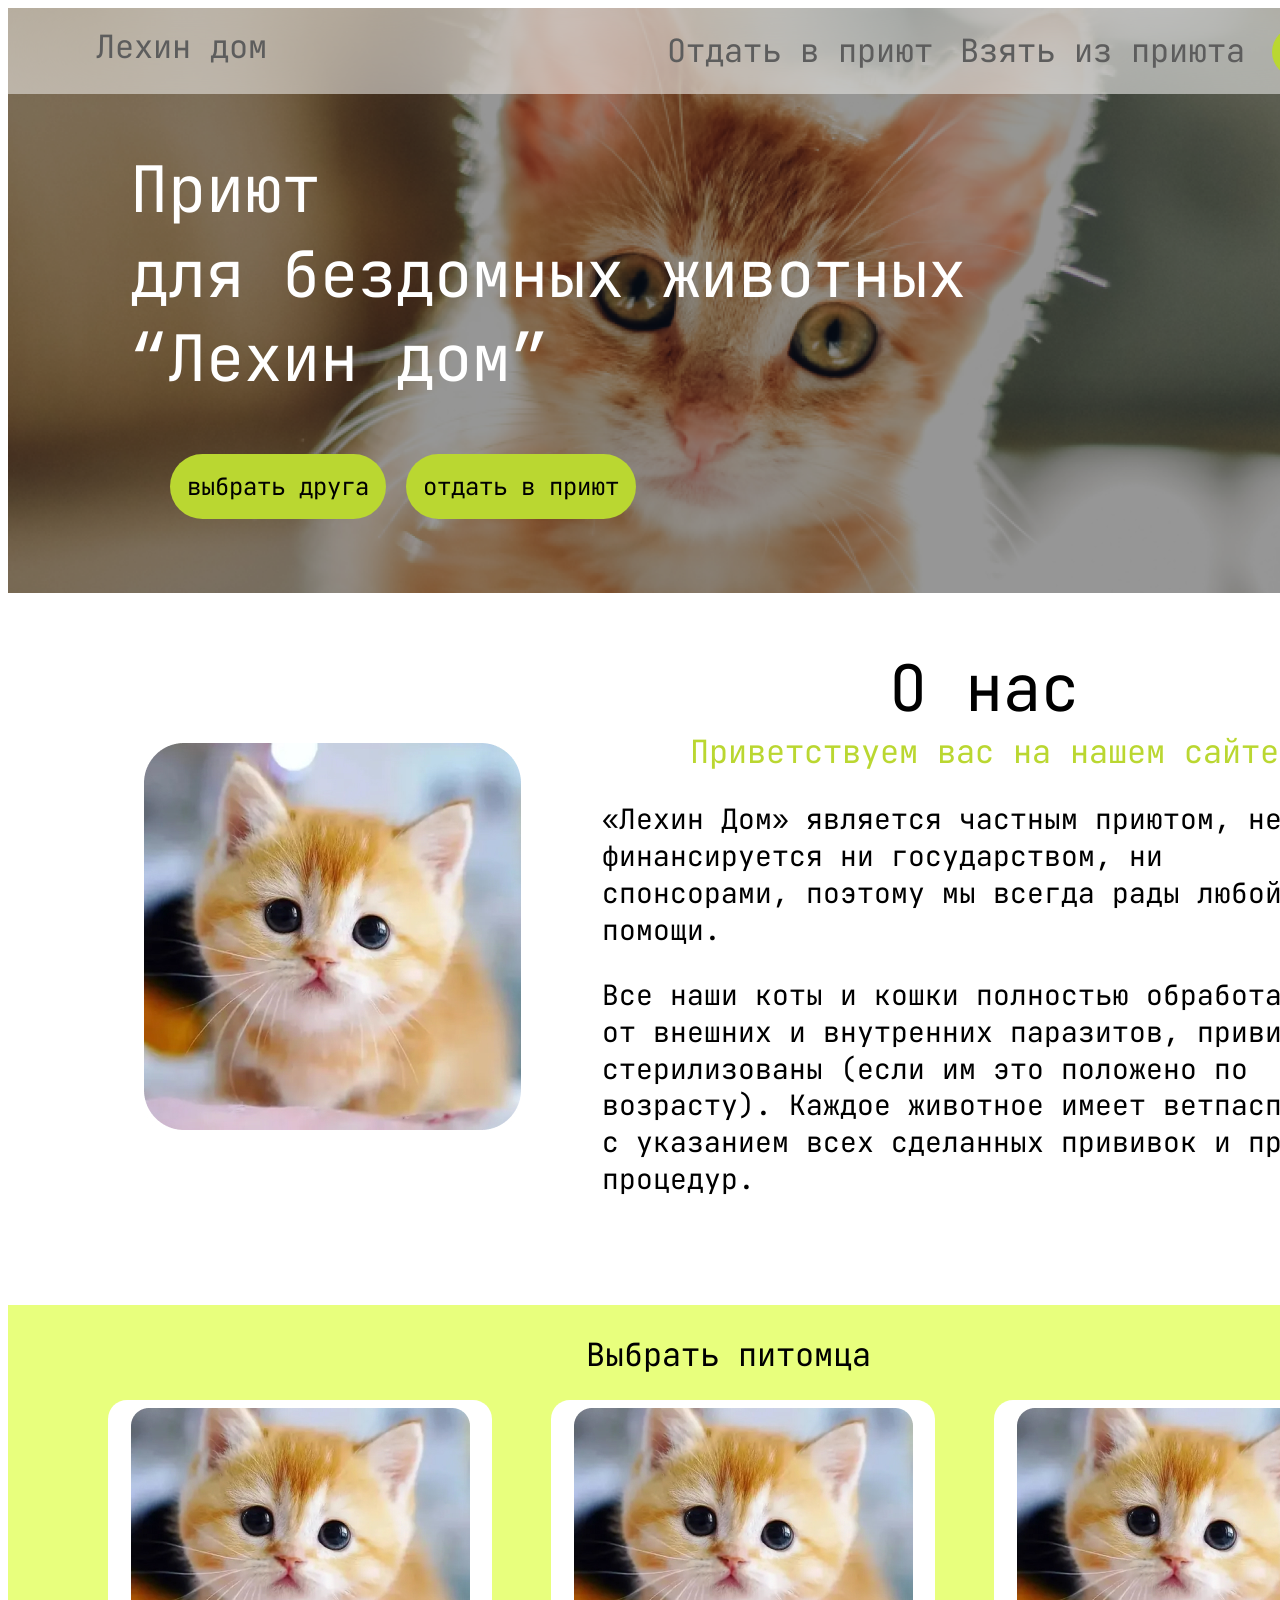
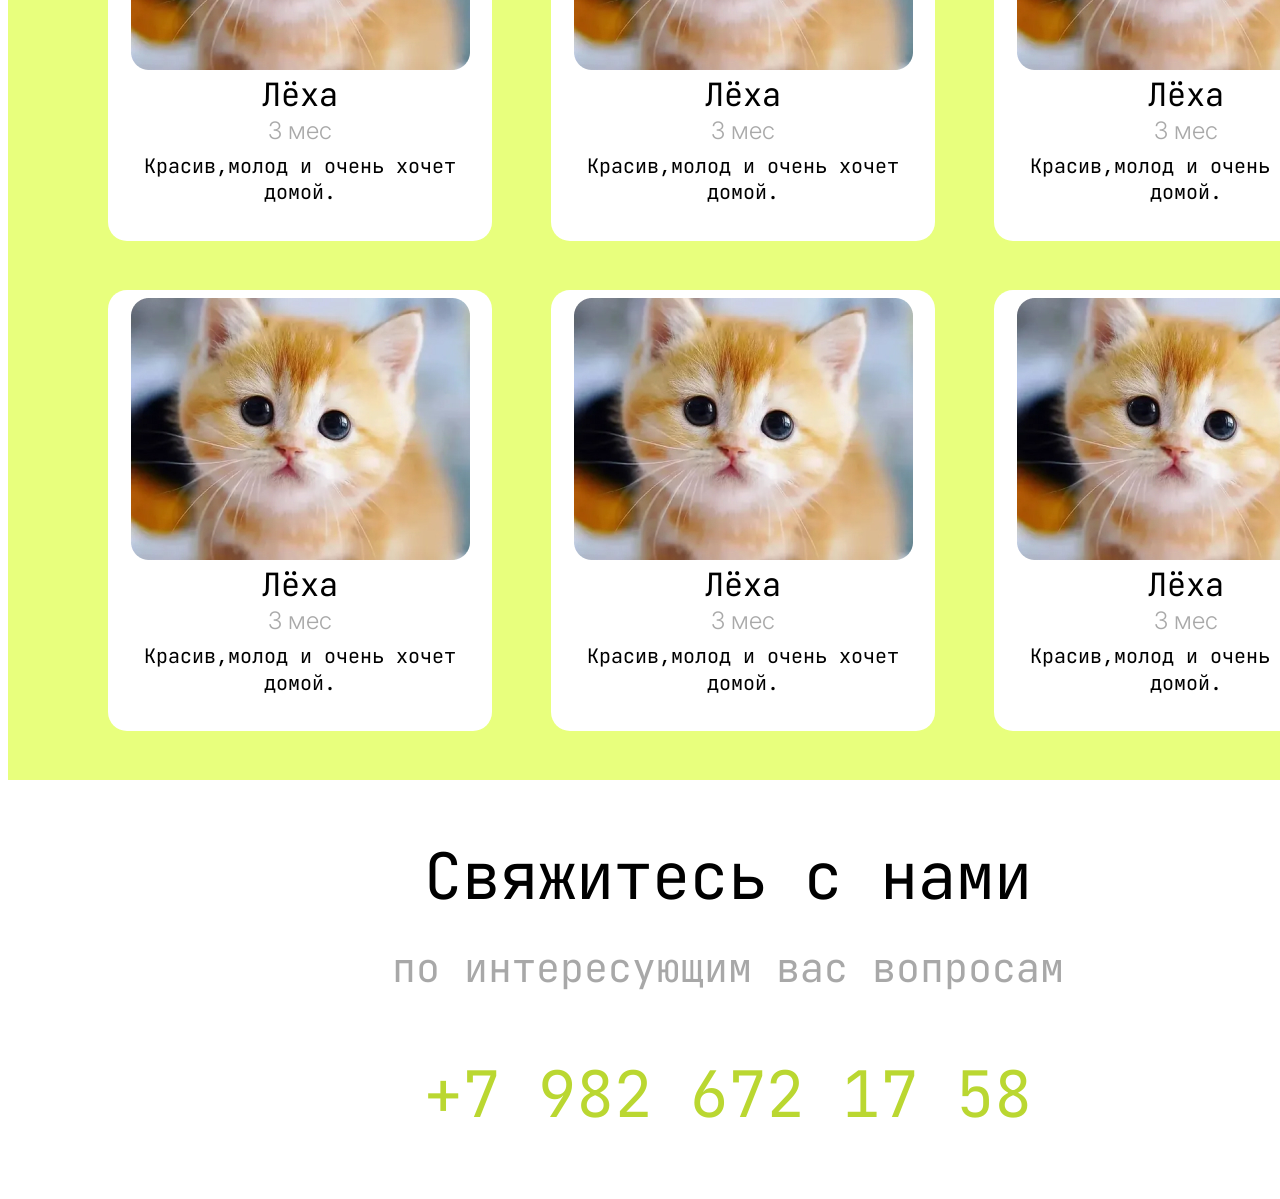
==== docs/index.html @ d65858b4 "Created docs directrory." ====
<!DOCTYPE html>
<html lang="ru">    
    <head>
        <meta charset="utf-8">
        <link rel="preconnect" href="https://fonts.googleapis.com">
        <link rel="preconnect" href="https://fonts.gstatic.com" crossorigin>
        <link href="https://fonts.googleapis.com/css2?family=Inter:ital,opsz,wght@0,14..32,100..900;1,14..32,100..900&display=swap" rel="stylesheet">
        <link rel="preconnect" href="https://fonts.googleapis.com">
        <link rel="preconnect" href="https://fonts.gstatic.com" crossorigin>
        <link href="https://fonts.googleapis.com/css2?family=JetBrains+Mono:ital,wght@0,100..800;1,100..800&display=swap" rel="stylesheet">
        <link href="style.css" rel="stylesheet">
        <title>Главная</title>
    </head>
    <body>
        <div class="bg-image">
            <header class = main-header>
                <a href="#" class="name">Лехин дом</a>
                <ul class="mini-nav">
                    <li class="mini-nav-item">
                        <a href="#">Отдать в приют</a>
                    </li>
                    <li class="mini-nav-item">
                        <a href="#">Взять из приюта</a>
                    </li>
                </ul>
                <div class="phone-circle">
                    <a href="#" class="call">
                        <img src="img/Icon_call.svg" width="31" height="23">
                    </a>
                </div>
            </header>
            <main>
                <section class="hero">
                    <h1>Приют<br>для бездомных животных<br>“Лехин дом”</h1>
                    <ul class="heri-list">
                        <li><button class="hero-li">
                            <a href="#" class="hero-button">выбрать друга</a>
                        </button></li>
                        <li><button class="hero-li">
                            <a href="#" class="hero-button">отдать в приют</a>
                        </button></li>              
                    </ul>
                </section>
                </div>
            <section class="about">
                <img src="img/image2.jpg" class="about-image" width="377" height="387">
                <div class="text-block">
                    <h2>О нас</h2>
                    <p class="green">Приветствуем вас на нашем сайте</p>
                    <p class="about-p">«Лехин Дом» является частным приютом, не финансируется ни государством, ни спонсорами, поэтому мы всегда рады любой помощи.</p> 
                    <p class="about-p">Все наши коты и кошки полностью обработаны от внешних и внутренних паразитов, привиты, стерилизованы (если им это положено по возрасту). Каждое животное имеет ветпаспорт с указанием всех сделанных прививок и прочих процедур.</p>
                </div>
            </section>
            <section class="adopt">
                <h2>Выбрать питомца</h2>
                <ul class="cards">
                    <li class="card">
                        <div class="card-content">
                            <img src="img/image3.jpg" class="card-image" width="339" height="262">
                            <h3>Лёха</h3>
                            <p class="age">3 мес</p>
                            <p class="description">Красив,молод и очень хочет домой.</p>
                        </div>
                    </li>
                    <li class="card">
                        <div class="card-content">
                            <img src="img/image3.jpg" class="card-image" width="339" height="262">
                            <h3>Лёха</h3>
                            <p class="age">3 мес</p>
                            <p class="description">Красив,молод и очень хочет домой.</p>
                        </div>
                    </li>
                    <li class="card">
                        <div class="card-content">
                            <img src="img/image3.jpg" class="card-image" width="339" height="262">
                            <h3>Лёха</h3>
                            <p class="age">3 мес</p>
                            <p class="description">Красив,молод и очень хочет домой.</p>
                        </div>
                    </li>
                    <li class="card">
                        <div class="card-content">
                            <img src="img/image3.jpg" class="card-image" width="339" height="262">
                            <h3>Лёха</h3>
                            <p class="age">3 мес</p>
                            <p class="description">Красив,молод и очень хочет домой.</p>
                        </div>
                    </li>
                    <li class="card">
                        <div class="card-content">
                            <img src="img/image3.jpg" class="card-image" width="339" height="262">
                            <h3>Лёха</h3>
                            <p class="age">3 мес</p>
                            <p class="description">Красив,молод и очень хочет домой.</p>
                        </div>
                    </li>
                    <li class="card">
                        <div class="card-content">
                            <img src="img/image3.jpg" class="card-image" width="339" height="262">
                            <h3>Лёха</h3>
                            <p class="age">3 мес</p>
                            <p class="description">Красив,молод и очень хочет домой.</p>
                        </div>
                    </li>
                </ul>
            </section>
            <section class="contacts">
                <h2>Свяжитесь с нами</h2>
                <p class="gray">по интересующим вас вопросам</p>
                <a href="tel:+1234567890" class="tel">+7 982 672 17 58</a>
            </section>
        </main>
        <footer>
            <!-- <img src="/img/map.png" class="map" width="1440" height="auto"> -->
            <script 
                type="text/javascript" 
                charset="utf-8" 
                async src="https://api-maps.yandex.ru/services/constructor/1.0/js/?um=constructor%3A4d57237674ab279586fbca2d14f949fea323b76c3590e642af955cc8a32bb4bb&amp;width=100%&amp;height=400&amp;lang=ru_RU&amp;scroll=true">
            </script>
        </footer>       
    </body>
</html>
---- docs/style.css ----
p, h1, h2, h3, a {
    font-family: 'JetBrains Mono', monospace; 
}

a{
    text-decoration: none;
    font-size: 32px;
    font-weight: 400;
    line-height: 42.24px;
    text-align: left;
}

li{
    list-style: none;
    padding: 0;
}
button{
    outline: none; 
    border: none; 
}

header{
    height: 86px;
}
.bg-image {
    position: relative;
    background-image: url('img/image1.png'); 
    background-size: cover;
    background-position: center;
    height: 585px; 
}

.bg-image::before {
    content: '';
    position: absolute;
    top: 0;
    left: 0;
    right: 0;
    bottom: 0;
    background-color: rgba(0, 0, 0, 0.4); 
    z-index: 1; 
}

.bg-image h1 {
    position: relative; 
    color: white; 
    z-index: 2; 
}

.bg-image .main-header{
    background-color: rgba(255, 255, 255, 0.5);
    backdrop-filter: blur(50px);
    position: relative; 
    z-index: 2
}

header a{
    color: #5D5D5D;
    margin-top: 18px;
    padding: 0;

}

header{
    display: flex;
    padding-left: 0;
}

header ul{
    display: flex;
    margin: 0;
    padding: 0;
    margin-top: 22px;
}
.mini-nav-item{
    margin:0;
    padding: 0;
    margin-right: 27px;
}

.call{
    margin: 0;
    padding: 0;
    margin-left: 9px;
    margin-top: 9px;
}
.name{
    margin-right: 400px;
    margin-top: 18px;
    padding: 0;
    margin-left: 88px;
}
.phone-circle{
    width: 50px;
    height: 50px;
    background-color:#BAD731 ;
    border-radius: 50px;
    padding: 0;
    margin:0;
    margin-top: 19px;
    margin-right: 31px;
}

/* БЛОК ГЕРОЙ */


.hero{
    padding-left: 122px;
}
h1{
    font-size: 64px;
    font-weight: 400;
    line-height: 84.48px;
    text-align: left;
}

.hero a{
    font-size: 24px;
    font-weight: 400;
    line-height: 31.68px;
    text-align: left;
}

.hero ul{
    display: flex;
}

.hero-li{
    display: inline-block; 
    padding: 17px; 
    background-color: #BAD731; 
    border-radius: 50px; 
    margin: 0;
    margin-right: 20px ;
    position: relative; 
    z-index: 2
}

.hero-button{
    color: #000000;
}

/* БЛОК О НАС */

.about{
    display: flex;
    padding-right: 82px;
    margin-bottom: 79px;
}

.about-image{
    margin-top: 150px;
    margin-left: 136px;
    margin-right: 81px;
}

.text-block h2{
    font-size: 64px;
    font-weight: 400;
    line-height: 84.48px;
    text-align: center;
    padding-top: 0;
    margin-bottom: 0;
}

.green{
    font-size: 32px;
    font-weight: 400;
    line-height: 42.24px;
    text-align: center;
    margin:0;
    padding: 0;
    color: #BAD731;
    margin-bottom: 24px;
}

.about-p{
    font-size: 28px;
    font-weight: 400;
    line-height: 36.96px;
    text-align: left;
}

/* ВЫБРАТЬ ПИТОМЦА */

.adopt{
    background-color: #E8FF7D;
    padding: 0;
}

.adopt h2{
    padding-top: 29px;
    text-align: center;
    font-size: 32px;
    font-weight: 400;
    line-height: 42.24px;
    margin-bottom: 23px;
}

.cards{
    display: flex;
    flex-wrap: wrap;
    margin-left: 100px;
    padding: 0;
}
.card{
    padding: 0;
    margin-right: 59px;
    margin-bottom: 36px;
}

.card-content{
    margin: 0;
    background-color: #FFFFFF;
    padding-left: 11px;
    padding-top: 8px;
    padding-right: 11px;
    border-radius: 19px;
    text-align: center;
    width: 362px;
}

h3{
    margin: 0;
    padding: 0;
    font-size: 32px;
    font-weight: 400;
    line-height: 42.24px;
}

.age{
    margin: 0;
    padding: 0;
    margin-bottom: 8px;
    font-family: Inter;
    font-size: 24px;
    font-weight: 300;
    line-height: 29.05px;
    color: #A9A9A9;
}

.description{
    margin: 0;
    padding: 0;
    font-size: 20px;
    font-weight: 400;
    line-height: 26.4px;
    color: #000000;
    overflow-wrap: break-word;
    height: 88px;
    margin-bottom:13px ;
}

/* КОНТАКТЫ */

.contacts{
    text-align: center;
    padding-bottom: 54px;
}

.contacts h2{
    font-size: 64px;
    font-weight: 400;
    line-height: 84.48px;
    margin: 0;
    padding: 0;
    margin-bottom: 23px;
    margin-top: 54px;
}

.contacts p{
    font-size: 40px;
    font-weight: 400;
    line-height: 52.8px;
    color: #A8A8A8;
    padding: 0;
    margin: 0;
    margin-bottom: 58px;
}

.tel{
    color: #BAD731;
    margin-bottom: 54px;
    font-size: 64px;
    font-weight: 400;
    line-height: 84.48px;
}

/* КАРТА */ 

@media(max-width: 1440px){
    body{
        width: 1440px;
    }
}

@media(max-width: 700px){
    body{
        width: 100%;
    }
    .name{
        margin-left: 37px;
    }
    .mini-nav-item{
        display: none;
    }
    .call, .phone-circle{
        display: none;
    }
    .bg-image{
        height: 603px ;
    }
}
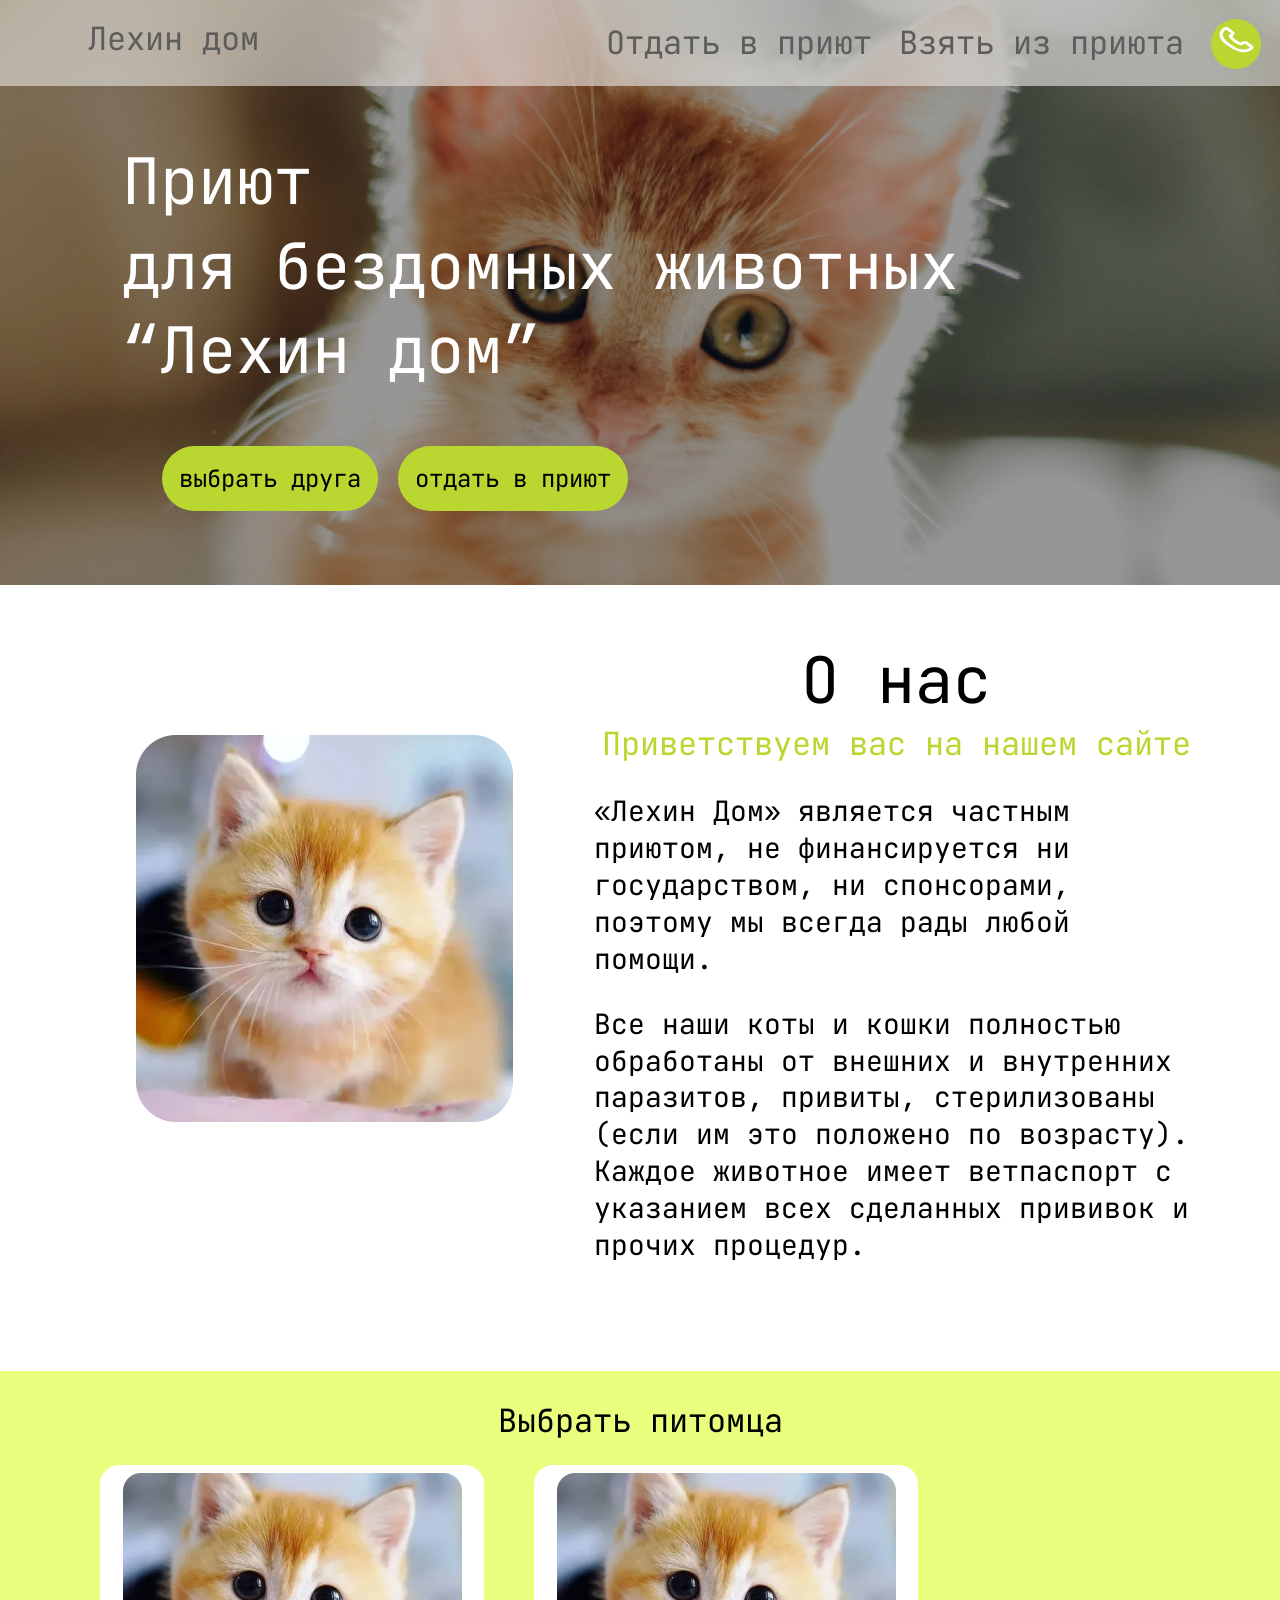
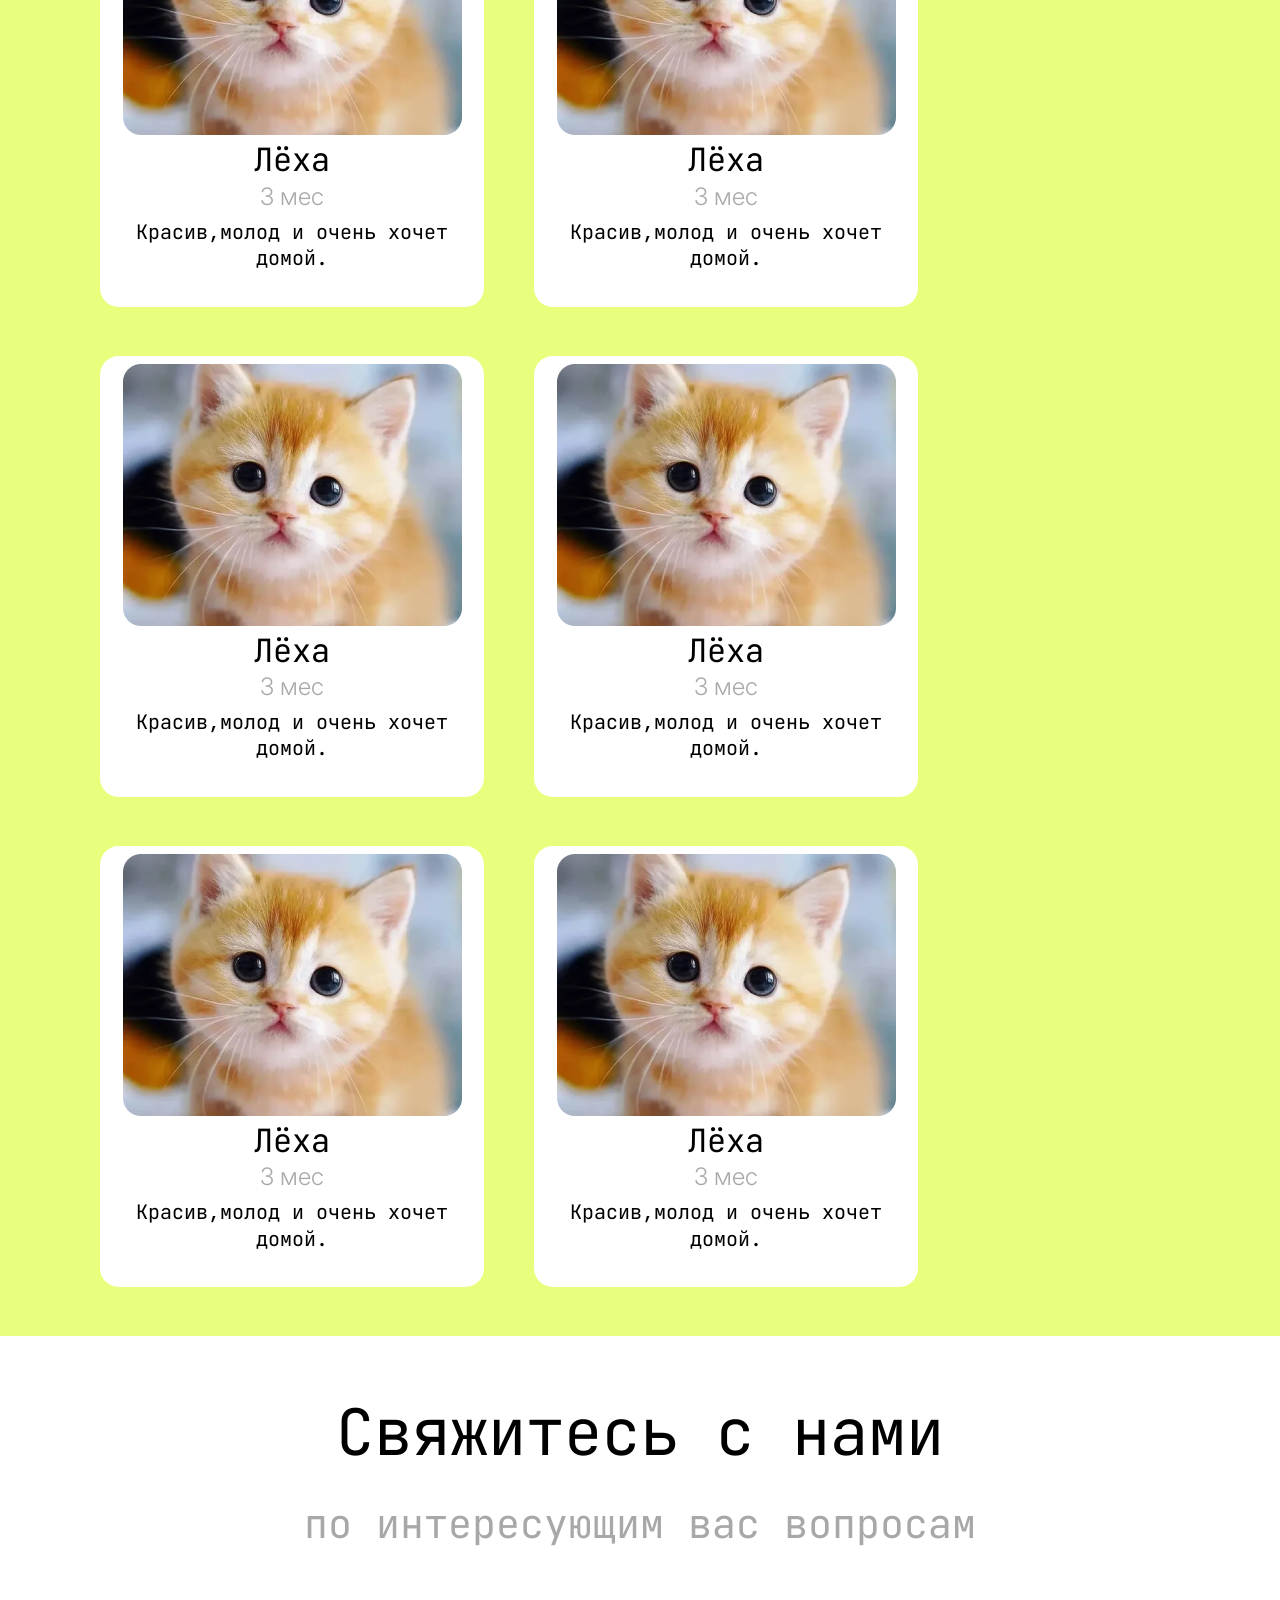
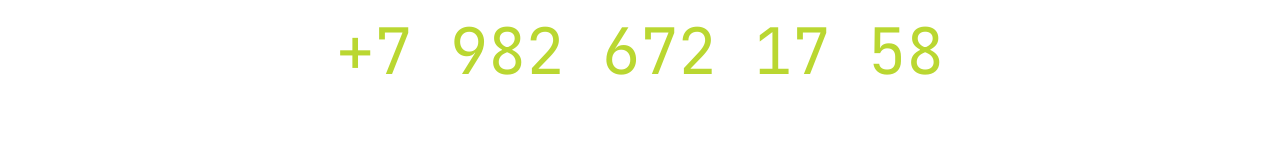
==== commit 47b64c92: "Add files via upload added mobile adaptive support and fixed small issues" ====
--- a/docs/index.html
+++ b/docs/index.html
@@ -12,6 +12,12 @@
         <title>Главная</title>
     </head>
     <body>
+        <div class="mobile-menu">
+            <button class="close-menu">X</button>
+            <a href="#" class="menu-button">Отдать в приют</a>
+            <a href="#" class="menu-button">Взять из приюта</a>
+            <a href="#" class="menu-button">Связаться с нами</a>
+        </div>
         <div class="bg-image">
             <header class = main-header>
                 <a href="#" class="name">Лехин дом</a>
@@ -25,9 +31,12 @@
                 </ul>
                 <div class="phone-circle">
                     <a href="#" class="call">
-                        <img src="img/Icon_call.svg" width="31" height="23">
+                        <img src="img/Icon_call.svg" width="41" height="41">
                     </a>
                 </div>
+                <button class="menu-but">
+                    <img src="img/Icon_menu.svg" width="46" height="46">
+                </button>
             </header>
             <main>
                 <section class="hero">
@@ -86,7 +95,7 @@
                             <p class="description">Красив,молод и очень хочет домой.</p>
                         </div>
                     </li>
-                    <li class="card">
+                    <li class="card mobile-card">
                         <div class="card-content">
                             <img src="img/image3.jpg" class="card-image" width="339" height="262">
                             <h3>Лёха</h3>
@@ -94,7 +103,7 @@
                             <p class="description">Красив,молод и очень хочет домой.</p>
                         </div>
                     </li>
-                    <li class="card">
+                    <li class="card mobile-card">
                         <div class="card-content">
                             <img src="img/image3.jpg" class="card-image" width="339" height="262">
                             <h3>Лёха</h3>
@@ -111,12 +120,12 @@
             </section>
         </main>
         <footer>
-            <!-- <img src="/img/map.png" class="map" width="1440" height="auto"> -->
             <script 
                 type="text/javascript" 
                 charset="utf-8" 
                 async src="https://api-maps.yandex.ru/services/constructor/1.0/js/?um=constructor%3A4d57237674ab279586fbca2d14f949fea323b76c3590e642af955cc8a32bb4bb&amp;width=100%&amp;height=400&amp;lang=ru_RU&amp;scroll=true">
             </script>
-        </footer>       
+        </footer>    
     </body>
+    <script src="script.js"></script>
 </html>
--- a/docs/style.css
+++ b/docs/style.css
@@ -1,313 +1,462 @@
-p, h1, h2, h3, a {
-    font-family: 'JetBrains Mono', monospace; 
-}
-
-a{
-    text-decoration: none;
-    font-size: 32px;
-    font-weight: 400;
-    line-height: 42.24px;
-    text-align: left;
-}
-
-li{
-    list-style: none;
-    padding: 0;
-}
-button{
-    outline: none; 
-    border: none; 
-}
-
-header{
-    height: 86px;
-}
-.bg-image {
-    position: relative;
-    background-image: url('img/image1.png'); 
-    background-size: cover;
-    background-position: center;
-    height: 585px; 
-}
-
-.bg-image::before {
-    content: '';
-    position: absolute;
-    top: 0;
-    left: 0;
-    right: 0;
-    bottom: 0;
-    background-color: rgba(0, 0, 0, 0.4); 
-    z-index: 1; 
-}
-
-.bg-image h1 {
-    position: relative; 
-    color: white; 
-    z-index: 2; 
-}
-
-.bg-image .main-header{
-    background-color: rgba(255, 255, 255, 0.5);
-    backdrop-filter: blur(50px);
-    position: relative; 
-    z-index: 2
-}
-
-header a{
-    color: #5D5D5D;
-    margin-top: 18px;
-    padding: 0;
-
-}
-
-header{
-    display: flex;
-    padding-left: 0;
-}
-
-header ul{
-    display: flex;
-    margin: 0;
-    padding: 0;
-    margin-top: 22px;
-}
-.mini-nav-item{
-    margin:0;
-    padding: 0;
-    margin-right: 27px;
-}
-
-.call{
-    margin: 0;
-    padding: 0;
-    margin-left: 9px;
-    margin-top: 9px;
-}
-.name{
-    margin-right: 400px;
-    margin-top: 18px;
-    padding: 0;
-    margin-left: 88px;
-}
-.phone-circle{
-    width: 50px;
-    height: 50px;
-    background-color:#BAD731 ;
-    border-radius: 50px;
-    padding: 0;
-    margin:0;
-    margin-top: 19px;
-    margin-right: 31px;
-}
-
-/* БЛОК ГЕРОЙ */
-
-
-.hero{
-    padding-left: 122px;
-}
-h1{
-    font-size: 64px;
-    font-weight: 400;
-    line-height: 84.48px;
-    text-align: left;
-}
-
-.hero a{
-    font-size: 24px;
-    font-weight: 400;
-    line-height: 31.68px;
-    text-align: left;
-}
-
-.hero ul{
-    display: flex;
-}
-
-.hero-li{
-    display: inline-block; 
-    padding: 17px; 
-    background-color: #BAD731; 
-    border-radius: 50px; 
-    margin: 0;
-    margin-right: 20px ;
-    position: relative; 
-    z-index: 2
-}
-
-.hero-button{
-    color: #000000;
-}
-
-/* БЛОК О НАС */
-
-.about{
-    display: flex;
-    padding-right: 82px;
-    margin-bottom: 79px;
-}
-
-.about-image{
-    margin-top: 150px;
-    margin-left: 136px;
-    margin-right: 81px;
-}
-
-.text-block h2{
-    font-size: 64px;
-    font-weight: 400;
-    line-height: 84.48px;
-    text-align: center;
-    padding-top: 0;
-    margin-bottom: 0;
-}
-
-.green{
-    font-size: 32px;
-    font-weight: 400;
-    line-height: 42.24px;
-    text-align: center;
-    margin:0;
-    padding: 0;
-    color: #BAD731;
-    margin-bottom: 24px;
-}
-
-.about-p{
-    font-size: 28px;
-    font-weight: 400;
-    line-height: 36.96px;
-    text-align: left;
-}
-
-/* ВЫБРАТЬ ПИТОМЦА */
-
-.adopt{
-    background-color: #E8FF7D;
-    padding: 0;
-}
-
-.adopt h2{
-    padding-top: 29px;
-    text-align: center;
-    font-size: 32px;
-    font-weight: 400;
-    line-height: 42.24px;
-    margin-bottom: 23px;
-}
-
-.cards{
-    display: flex;
-    flex-wrap: wrap;
-    margin-left: 100px;
-    padding: 0;
-}
-.card{
-    padding: 0;
-    margin-right: 59px;
-    margin-bottom: 36px;
-}
-
-.card-content{
-    margin: 0;
-    background-color: #FFFFFF;
-    padding-left: 11px;
-    padding-top: 8px;
-    padding-right: 11px;
-    border-radius: 19px;
-    text-align: center;
-    width: 362px;
-}
-
-h3{
-    margin: 0;
-    padding: 0;
-    font-size: 32px;
-    font-weight: 400;
-    line-height: 42.24px;
-}
-
-.age{
-    margin: 0;
-    padding: 0;
-    margin-bottom: 8px;
-    font-family: Inter;
-    font-size: 24px;
-    font-weight: 300;
-    line-height: 29.05px;
-    color: #A9A9A9;
-}
-
-.description{
-    margin: 0;
-    padding: 0;
-    font-size: 20px;
-    font-weight: 400;
-    line-height: 26.4px;
-    color: #000000;
-    overflow-wrap: break-word;
-    height: 88px;
-    margin-bottom:13px ;
-}
-
-/* КОНТАКТЫ */
-
-.contacts{
-    text-align: center;
-    padding-bottom: 54px;
-}
-
-.contacts h2{
-    font-size: 64px;
-    font-weight: 400;
-    line-height: 84.48px;
-    margin: 0;
-    padding: 0;
-    margin-bottom: 23px;
-    margin-top: 54px;
-}
-
-.contacts p{
-    font-size: 40px;
-    font-weight: 400;
-    line-height: 52.8px;
-    color: #A8A8A8;
-    padding: 0;
-    margin: 0;
-    margin-bottom: 58px;
-}
-
-.tel{
-    color: #BAD731;
-    margin-bottom: 54px;
-    font-size: 64px;
-    font-weight: 400;
-    line-height: 84.48px;
-}
-
-/* КАРТА */ 
-
-@media(max-width: 1440px){
-    body{
-        width: 1440px;
-    }
-}
-
-@media(max-width: 700px){
-    body{
-        width: 100%;
-    }
-    .name{
-        margin-left: 37px;
-    }
-    .mini-nav-item{
-        display: none;
-    }
-    .call, .phone-circle{
-        display: none;
-    }
-    .bg-image{
-        height: 603px ;
-    }
-}+.mobile-menu{
+    display: none;
+}
+p, h1, h2, h3, a {
+    font-family: 'JetBrains Mono', monospace; 
+}
+
+body{
+    margin: 0;
+    width: auto;
+    min-width: 400px;
+    background-color: #FFFFFF;
+}
+
+a{
+    text-decoration: none;
+    font-size: 32px;
+    font-weight: 400;
+    line-height: 42.24px;
+    text-align: left;
+}
+
+li{
+    list-style: none;
+    padding: 0;
+}
+button{
+    outline: none; 
+    border: none; 
+    margin: 0;
+    padding: 0;
+    background-color: rgba(93, 93, 93, 0);
+}
+
+header{
+    height: 86px;
+    display: flex;
+    padding-left: 0;
+    padding-right: 19px;
+}
+
+.menu-but{
+    display: none;
+}
+
+.bg-image {
+    position: relative;
+    background-image: url('img/image1.png'); 
+    background-size: cover;
+    background-position: center;
+    height: 585px; 
+}
+
+.bg-image::before {
+    content: '';
+    position: absolute;
+    top: 0;
+    left: 0;
+    right: 0;
+    bottom: 0;
+    background-color: rgba(0, 0, 0, 0.4); 
+    z-index: 1; 
+}
+
+.bg-image h1 {
+    position: relative; 
+    color: white; 
+    z-index: 2; 
+}
+
+.bg-image .main-header{
+    background-color: rgba(255, 255, 255, 0.5);
+    backdrop-filter: blur(50px);
+    position: relative; 
+    z-index: 2
+}
+
+header a{
+    color: #5D5D5D;
+    margin-top: 18px;
+    padding: 0;
+
+}
+
+
+header ul{
+    display: flex;
+    margin: 0;
+    padding: 0;
+    margin-top: 22px;
+}
+
+.mini-nav{
+    margin-left: auto;
+}
+
+.mini-nav-item{
+    margin:0;
+    padding: 0;
+    margin-right: 27px;
+}
+
+.call{
+    margin: 0;
+    padding: 0;
+    margin-left: 5px;
+    margin-top: 9px;
+    
+}
+.name{
+    margin-right: auto;
+    margin-top: 18px;
+    padding: 0;
+    margin-left: 88px;
+}
+.phone-circle{
+    width: 50px;
+    height: 50px;
+    background-color:#BAD731 ;
+    border-radius: 50px;
+    padding: 0;
+    margin:0;
+    margin-top: 19px;
+    
+    
+}
+
+/* БЛОК ГЕРОЙ */
+
+
+.hero{
+    padding-left: 122px;
+}
+h1{
+    font-size: 64px;
+    font-weight: 400;
+    line-height: 84.48px;
+    text-align: left;
+}
+
+.hero a{
+    font-size: 24px;
+    font-weight: 400;
+    line-height: 31.68px;
+    text-align: left;
+}
+
+.hero ul{
+    display: flex;
+}
+
+.hero-li{
+    display: inline-block; 
+    padding: 17px; 
+    background-color: #BAD731; 
+    border-radius: 50px; 
+    margin: 0;
+    margin-right: 20px ;
+    position: relative; 
+    z-index: 2
+}
+
+.hero-button{
+    color: #000000;
+}
+
+/* БЛОК О НАС */
+
+.about{
+    display: flex;
+    padding-right: 82px;
+    margin-bottom: 79px;
+}
+
+.about-image{
+    margin-top: 150px;
+    margin-left: 136px;
+    margin-right: 81px;
+}
+
+.text-block h2{
+    font-size: 64px;
+    font-weight: 400;
+    line-height: 84.48px;
+    text-align: center;
+    padding-top: 0;
+    margin-bottom: 0;
+}
+
+.green{
+    font-size: 32px;
+    font-weight: 400;
+    line-height: 42.24px;
+    text-align: center;
+    margin:0;
+    padding: 0;
+    color: #BAD731;
+    margin-bottom: 24px;
+}
+
+.about-p{
+    font-size: 28px;
+    font-weight: 400;
+    line-height: 36.96px;
+    text-align: left;
+}
+
+/* ВЫБРАТЬ ПИТОМЦА */
+
+.adopt{
+    background-color: #E8FF7D;
+    padding: 0;
+}
+
+.adopt h2{
+    padding-top: 29px;
+    text-align: center;
+    font-size: 32px;
+    font-weight: 400;
+    line-height: 42.24px;
+    margin-bottom: 23px;
+}
+
+.cards{
+    display: flex;
+    flex-wrap: wrap;
+    margin-left: 100px;
+    padding: 0;
+}
+.card{
+    padding: 0;
+    margin-right: 50px;
+    margin-bottom: 36px;
+}
+
+.card-content{
+    margin: 0;
+    background-color: #FFFFFF;
+    padding-left: 11px;
+    padding-top: 8px;
+    padding-right: 11px;
+    border-radius: 19px;
+    text-align: center;
+    width: 362px;
+}
+
+h3{
+    margin: 0;
+    padding: 0;
+    font-size: 32px;
+    font-weight: 400;
+    line-height: 42.24px;
+}
+
+.age{
+    margin: 0;
+    padding: 0;
+    margin-bottom: 8px;
+    font-family: Inter;
+    font-size: 24px;
+    font-weight: 300;
+    line-height: 29.05px;
+    color: #A9A9A9;
+}
+
+.description{
+    margin: 0;
+    padding: 0;
+    font-size: 20px;
+    font-weight: 400;
+    line-height: 26.4px;
+    color: #000000;
+    overflow-wrap: break-word;
+    height: 88px;
+    margin-bottom:13px ;
+}
+
+/* КОНТАКТЫ */
+
+.contacts{
+    text-align: center;
+    padding-bottom: 54px;
+}
+
+.contacts h2{
+    font-size: 64px;
+    font-weight: 400;
+    line-height: 84.48px;
+    margin: 0;
+    padding: 0;
+    margin-bottom: 23px;
+    margin-top: 54px;
+}
+
+.contacts p{
+    font-size: 40px;
+    font-weight: 400;
+    line-height: 52.8px;
+    color: #A8A8A8;
+    padding: 0;
+    margin: 0;
+    margin-bottom: 58px;
+}
+
+.tel{
+    color: #BAD731;
+    margin-bottom: 54px;
+    font-size: 64px;
+    font-weight: 400;
+    line-height: 84.48px;
+}
+
+/* АДАПТАЦИЯ ПОД МОБИЛКИ */
+
+@media(max-width: 1000px){
+
+    /* ВСПЛЫВАЮЩЕЕ МЕНЮ */
+
+    .menu-but {
+        padding:0;
+        border: none;
+        border-radius: 5px;
+        cursor: pointer;
+    }
+    .close-menu{
+        font-family: Inter;
+        font-size: 48px;
+        font-weight: 400;
+        line-height: 58.09px;
+        color:rgba(93, 93, 93, 1);
+        margin-bottom: 48px;
+        text-align: end;
+    }
+    .mobile-menu {
+        display: flex;
+        flex-direction: column;
+        position: fixed;
+        z-index: 10;
+        top: 0;
+        right: -70%; /* Скрыто за пределами экрана */
+        width: 66%;
+        height: 100%;
+        background-color: rgba(255, 255, 255, 0.5);
+        padding: 20px;
+        transition: right 0.2s ease; /* Плавный переход */
+        backdrop-filter: blur(15px)
+    }
+
+    .menu-button{
+        text-align: center;
+        margin-bottom: 42px;
+        color:rgba(93, 93, 93, 1);
+    }
+
+    .mobile-menu.open {
+        right: 0; /* Показываем панель */
+    }
+
+     /* ОСНОВНАЯ СТРАНИЦА */
+
+    body{
+        width:100%;
+    }
+    .bg-image{
+        height: 603px;
+    }
+    .mini-nav{
+        display: none;
+    }
+    .call, .phone-circle{
+        display: none;
+    }
+    .menu-but{
+        display: block;
+        margin-right: 21px;
+    }
+    .hero{
+        padding-left: 0;
+    }
+    .hero h1{
+    font-size: 45px;
+    font-weight: 400;
+    line-height: 59.4px;
+    margin-top: 92px;
+    margin-left: 59px;
+    text-align: left;
+    }
+    .hero-li{
+        margin-top: 45px;
+    }
+
+    /* О НАС */
+
+    .about-image{
+        display: none;
+    }
+
+    .about h2{
+        font-size: 64px;
+        font-weight: 400;
+        line-height: 84.48px;
+    }
+
+    .text-block{
+        margin-left: 90px;
+    }
+
+    .about-p{
+        text-align: center;
+        font-size: 28px;
+        font-weight: 400;
+        line-height: 36.96px;
+    }
+
+    /* ВЫБРАТЬ ПИТОМЦА */
+
+    .cards{
+        justify-content: center;
+        margin-left: 29px;
+    }
+    .card{
+        margin-right: 29px;
+        margin-bottom: 30px;
+    }
+    .mobile-card{
+        display: none;
+    }
+
+    h3{
+        font-size: 32px;
+        font-weight: 400;
+        line-height: 42.24px;
+    }
+    .age{
+        font-size: 24px;
+        font-weight: 400;
+        line-height: 29.05px;
+    }
+    .description{
+        font-size: 20px;
+        font-weight: 400;
+        line-height: 26.4px;
+    }
+
+    /* КОНТАКТЫ */
+
+    .contacts h2{
+        font-size: 40px;
+        font-weight: 400;
+        line-height: 52.8px;
+    }
+    .gray{
+        font-size: 32px;
+        font-weight: 400;
+        line-height: 42.24px;
+    }
+    .tel{
+        font-size: 48px;
+        font-weight: 400;
+        line-height: 63.36px;
+    }
+}
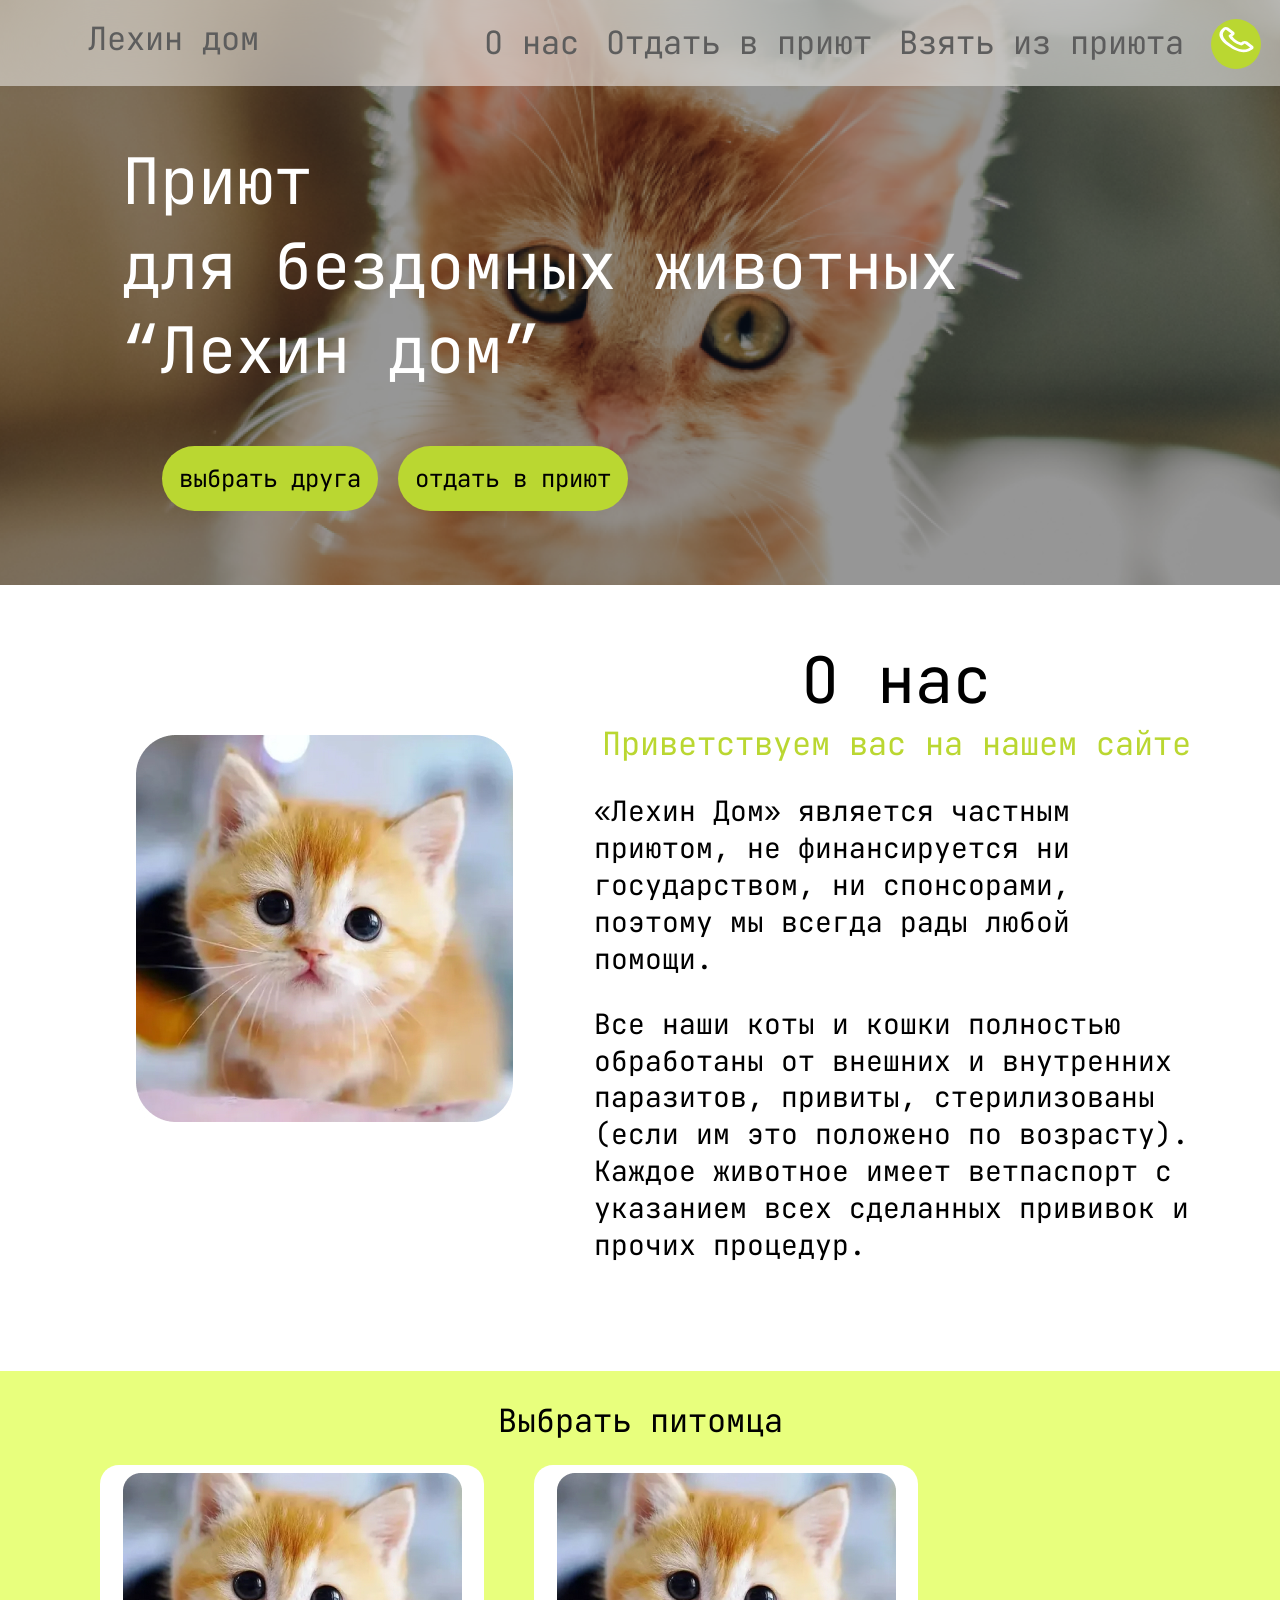
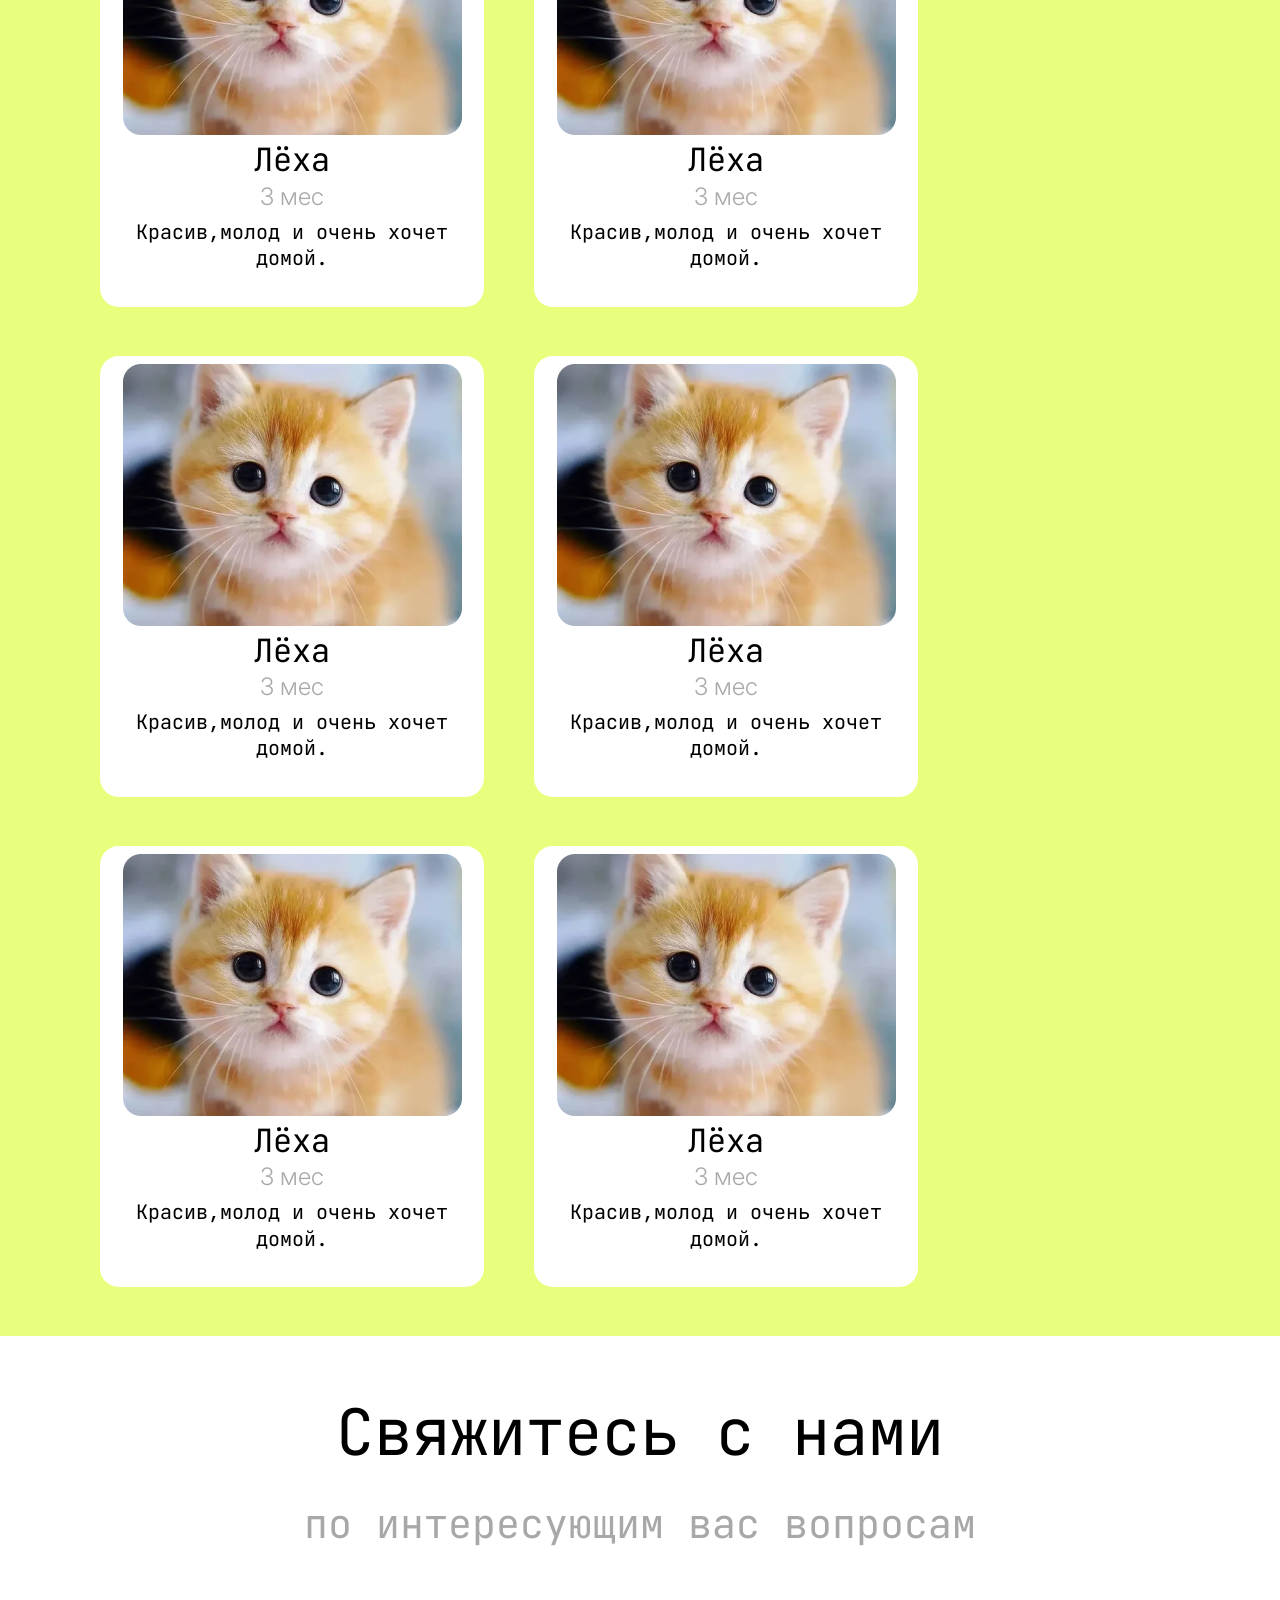
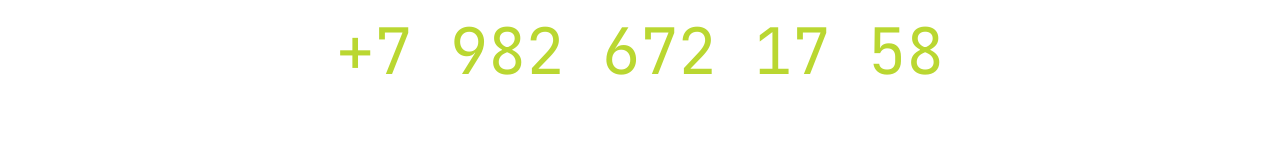
==== commit c41848bc: "Take From Shelter improvements" ====
--- a/docs/index.html
+++ b/docs/index.html
@@ -14,19 +14,23 @@
     <body>
         <div class="mobile-menu">
             <button class="close-menu">X</button>
-            <a href="#" class="menu-button">Отдать в приют</a>
-            <a href="#" class="menu-button">Взять из приюта</a>
+            <a htrf="about.html" class="menu-button">О нас</a>
+            <a href="giveout.html" class="menu-button">Отдать в приют</a>
+            <a href="takeFromShelter.html" class="menu-button">Взять из приюта</a>
             <a href="#" class="menu-button">Связаться с нами</a>
         </div>
         <div class="bg-image">
             <header class = main-header>
-                <a href="#" class="name">Лехин дом</a>
+                <a href="index.html" class="name">Лехин дом</a>
                 <ul class="mini-nav">
                     <li class="mini-nav-item">
-                        <a href="#">Отдать в приют</a>
+                        <a href="about.html">О нас</a>
                     </li>
                     <li class="mini-nav-item">
-                        <a href="#">Взять из приюта</a>
+                        <a href="giveout.html">Отдать в приют</a>
+                    </li>
+                    <li class="mini-nav-item">
+                        <a href="takeFromShelter.html">Взять из приюта</a>
                     </li>
                 </ul>
                 <div class="phone-circle">
@@ -41,12 +45,12 @@
             <main>
                 <section class="hero">
                     <h1>Приют<br>для бездомных животных<br>“Лехин дом”</h1>
-                    <ul class="heri-list">
+                    <ul class="hero-list">
                         <li><button class="hero-li">
-                            <a href="#" class="hero-button">выбрать друга</a>
+                            <a href="takeFromShelter.html" class="hero-button">выбрать друга</a>
                         </button></li>
                         <li><button class="hero-li">
-                            <a href="#" class="hero-button">отдать в приют</a>
+                            <a href="giveout.html" class="hero-button">отдать в приют</a>
                         </button></li>              
                     </ul>
                 </section>
@@ -127,5 +131,5 @@
             </script>
         </footer>    
     </body>
-    <script src="script.js"></script>
+    <script src="scripts/indexScript.js"></script>
 </html>
--- a/docs/style.css
+++ b/docs/style.css
@@ -31,6 +31,10 @@
     padding: 0;
     background-color: rgba(93, 93, 93, 0);
 }
+button:active {
+    transform: scale(0.95); 
+    opacity: 50%; 
+}
 
 header{
     height: 86px;
@@ -43,15 +47,21 @@
     display: none;
 }
 
-.bg-image {
+.bg-image{
     position: relative;
     background-image: url('img/image1.png'); 
     background-size: cover;
     background-position: center;
     height: 585px; 
 }
-
-.bg-image::before {
+.giveout {
+    position: relative;
+    background-image: url('img/image1.png'); 
+    background-size: cover;
+    background-position: center;
+    height: 1400px; 
+}
+.bg-image::before, .giveout::before {
     content: '';
     position: absolute;
     top: 0;
@@ -68,7 +78,15 @@
     z-index: 2; 
 }
 
-.bg-image .main-header{
+.giveout h1{
+    font-size: 64px;
+    font-weight: 400;
+    line-height: 84.48px;
+    text-align: center;
+    margin-bottom: 76px;
+}
+
+.bg-image .main-header, .giveout .main-header{
     background-color: rgba(255, 255, 255, 0.5);
     backdrop-filter: blur(50px);
     position: relative; 
@@ -79,7 +97,6 @@
     color: #5D5D5D;
     margin-top: 18px;
     padding: 0;
-
 }
 
 
@@ -104,8 +121,7 @@
     margin: 0;
     padding: 0;
     margin-left: 5px;
-    margin-top: 9px;
-    
+    margin-top: 9px;   
 }
 .name{
     margin-right: auto;
@@ -121,8 +137,6 @@
     padding: 0;
     margin:0;
     margin-top: 19px;
-    
-    
 }
 
 /* БЛОК ГЕРОЙ */
@@ -277,12 +291,12 @@
 
 /* КОНТАКТЫ */
 
-.contacts{
+.contacts, .giveout-contacts{
     text-align: center;
     padding-bottom: 54px;
 }
 
-.contacts h2{
+.contacts h2, .giveout-contacts h2{
     font-size: 64px;
     font-weight: 400;
     line-height: 84.48px;
@@ -292,7 +306,7 @@
     margin-top: 54px;
 }
 
-.contacts p{
+.contacts p, .giveout-contacts p{
     font-size: 40px;
     font-weight: 400;
     line-height: 52.8px;
@@ -309,6 +323,409 @@
     font-weight: 400;
     line-height: 84.48px;
 }
+/* СТРАНИЦА ОТДАТЬ В ПРИЮТ */
+
+.ancet{
+    background-color: rgba(255, 237, 237, 0.5);
+    margin: 0 auto;
+    width: 860px;
+    height: 1050px;
+    border-radius:20px ;
+    border: 1px #FFFFFF;
+    position: relative;
+    z-index: 5;
+}
+
+input[type="text"],
+input[type="tel"],
+select {
+    width: 761px;
+    height:72px ;
+    padding: 4px; 
+    border: 1px solid #ccc; 
+    background-color: rgba(217, 217, 217, 0.7);
+    z-index: 6;
+    border-radius: 10px; 
+    box-sizing: border-box; /* Учет внутренних отступов в ширине */
+    margin-left: 42px;
+    margin-top: 40px;
+    font-family: JetBrains Mono;
+    font-size: 48px;
+    font-weight: 400;
+    line-height: 63.36px;
+    color: rgba(255, 255, 255);
+    
+}
+textarea#source {
+    width: 761px;
+    height:300px ;
+    padding: 4px; 
+    border: 1px solid #ccc; 
+    background-color: rgba(217, 217, 217, 0.7);
+    z-index: 6;
+    border-radius: 10px; 
+    box-sizing: border-box; /* Учет внутренних отступов в ширине */
+    margin-left: 42px;
+    margin-top: 40px;
+    font-family: JetBrains Mono;
+    font-size: 48px;
+    font-weight: 400;
+    line-height: 63.36px;
+    color: rgba(255, 255, 255);
+    overflow: hidden; /* Скрыть полосу прокрутки */
+    resize: none; /* Запретить изменение размера */
+    white-space: normal; /* Перенос текста */
+}
+
+input[type="text"]::placeholder,
+input[type="tel"]::placeholder,
+select::placeholder {
+    font-family: JetBrains Mono;
+    font-size: 48px;
+    font-weight: 400;
+    line-height: 63.36px;
+    color: rgba(255, 255, 255, 0.5);
+
+}
+
+textarea::placeholder{
+    font-family: JetBrains Mono;
+    font-size: 48px;
+    font-weight: 400;
+    line-height: 63.36px;
+    color: rgba(255, 255, 255, 0.5);    
+}
+
+input[type="text"]:focus,
+input[type="tel"]:focus,
+select:focus {
+    border-color: #66afe9; /* Цвет границы при фокусе */
+    outline: none; /* Убираем обводку при фокусе */
+}
+
+textarea:focus{
+    border-color: #66afe9; 
+    outline: none; 
+}
+
+.ancet-info-block p{
+    font-size: 48px;
+    font-weight: 400;
+    line-height: 63.36px;
+    text-align: left;
+    color:#FFFFFF;
+    z-index: 10;
+    margin: 0;
+    margin-top: 40px;
+}
+
+select{
+    width: 270px;
+}
+
+input[id="source"]{
+    height: 344px;
+}
+input[id="gender"],
+input[id="name"]{
+    width: 360px;
+}
+.additions-inputs{
+    display: flex;
+}
+.ancet-info-block{
+    display: flex;
+    justify-content: center;
+}
+
+.ancet-send button, .cat-send button{
+    width: 350px;
+    border: 3px solid #BAD731;
+    border-radius: 20px;
+    color: #BAD731;
+    font-size: 48px;
+    font-weight: 400;
+    line-height: 63.36px;
+    margin-top: 40px;
+    margin-left: 29%;
+    z-index: 5;
+}
+
+
+/* СТРАНИЦА ВЗЯТЬ ИЗ ПРИЮТА */
+
+.takeFS-header{
+    background-color: #DCDCDC;
+}
+
+.takeFS-main {
+    background-color: #A5A5A5;
+    padding-top: 42px;
+    min-height: 100vh;
+    padding-bottom: 30px; 
+}
+
+.takeFS-main h1{
+    color: #FFFFFF;
+    text-align: center;
+    margin-top: 42px ;
+}
+
+.gray-box{
+    background-color: rgba(217, 217, 217, 0.4);
+    border: 1px solid rgba(255, 255, 255, 1);
+    border-radius: 20px;
+    width: 90%;
+    margin: 65px auto;
+    padding: 0;
+    padding-left: 60px;
+}
+
+.takeFS-list{
+    display: flex;
+    flex-wrap: wrap;
+    margin: 0;
+    padding: 0;
+    justify-content: center;
+}
+
+.takeFS-list .card{
+    margin: 0;
+    margin-top: 40px;
+    margin-right:70px;
+}
+
+.takeFS-list .card-image{
+    border-radius: 20px;
+}
+
+.takeFS-list .card:hover{
+    color:#BAD731;
+}
+
+.takeFS-list .card-content:hover{
+    outline: 5px solid #BAD731;
+}
+
+.takeFS-list .card-content{
+    padding: 0;
+    padding-top:8px ;
+}
+
+.takeFS-buttons-list{
+    display: flex;
+    justify-content: center;
+    padding: 0;
+    margin-bottom: 60px;
+}
+
+.takeFS-previous{
+    width: 350px;
+    height: 100px;
+    border: 1px solid #FFFFFF;
+    border-radius: 20px;
+    background-color: rgba(255, 255, 255, 1);
+    font-size: 36px;
+    font-weight: 400;
+    line-height: 47.52px;
+    text-align: center;
+    text-underline-position: from-font;
+    text-decoration-skip-ink: none;
+    margin-right: 60px;
+    margin-left: -60px;
+}
+
+.takeFS-next{
+    width: 350px;
+    height: 100px;
+    border: 1px solid #FFFFFF;
+    border-radius: 20px;
+    background-color: #BAD731;
+    font-size: 36px;
+    font-weight: 400;
+    line-height: 47.52px;
+    text-align: center;
+    text-underline-position: from-font;
+    text-decoration-skip-ink: none;
+    
+}
+
+/* ИНДИВИДУАЛЬНЫЕ СТРАНИЦЫ КОТОВ */
+
+.individual-cat-page{
+    background-color:#A8A8A8;
+    padding-top: 10px;
+}
+
+.individual-cat-page h1{
+    font-size: 64px;
+    font-weight: 400;
+    line-height: 84.48px;
+    text-align: center;
+    color:#FFFFFF;
+}
+
+.cat-page-graybox{
+    background-color: #DCDCDC;
+    display: flex;
+    width: 90%;
+    margin: 0 auto;
+    border-radius: 20px;
+    padding-top: 40px;
+}
+
+.individual-gallery {
+    text-align: center;
+    margin-left: 40px;
+}
+
+.active-image-container {
+    margin-bottom: 20px;
+}
+
+#active-image {
+    width: 500px; 
+    height: 400px; 
+    object-fit: cover;
+}
+
+.thumbnail-container {
+    display: flex;
+    justify-content: space-between;
+    gap: 10px;
+    padding: 0;
+}
+
+.thumbnail {
+    width: 150px; 
+    height: 100px;
+    object-fit: cover;
+    cursor: pointer;
+    opacity: 0.6; /* Уменьшенная яркость миниатюр */
+    transition: opacity 0.3s;
+}
+
+.thumbnail:hover {
+    opacity: 1; /* Яркость при наведении */
+}
+
+.thumbnail.active {
+    opacity: 1; /* Яркость активной миниатюры */
+}
+
+.individual-cat-page img{
+    border-radius: 40px;
+}
+
+.cat-page-graybox p, .cat-page-graybox h2{
+    text-align: center;
+}
+
+.graybox-text-block{
+    width: 100%;
+}
+
+.cat-name{
+    font-size: 60px;
+    font-weight: 400;
+    line-height: 79.2px;
+    margin-top: 0;
+    margin-bottom: 20px;
+}
+
+.graybox-text-block p{
+    margin-bottom: 20px ;
+    font-size: 32px;
+    font-weight: 400;
+    line-height: 42.24px;
+}
+
+.graybox-text-block .age{
+    font-size: 36px;
+    font-weight: 400;
+    line-height: 43.57px;
+}
+
+.graybox-tel{
+    color:#A5A5A5;
+    font-size: 32px;
+    font-weight: 400;
+    line-height: 42.24px;
+    margin-top: 140px ;
+}
+
+.cat-send button{
+    width: 450px;
+}
+
+.individual-cat-page h2{
+    color: #FFFFFF;
+    font-size: 64px;
+    font-weight: 400;
+    line-height: 84.48px;
+    text-align: center;
+}
+
+.graybox-text-block h2{
+    color: #000000;
+    font-size: 60px;
+    font-weight: 400;
+    line-height: 79.2px;
+}
+
+.cat-ancet{
+    display: flex;
+    flex-direction: column;
+    align-items: center;
+}
+
+.cat-ancet button{
+    margin-left: 0;
+    margin-bottom: 110px;
+    margin-top: 40px;
+}
+
+/* СТРАНИЦА О НАС */
+
+.about-hero h1{
+    text-align: center;
+    margin-top: 110px;
+    margin-bottom: 180px;
+    font-size: 64px;
+    font-weight: 400;
+    line-height: 84.48px;
+}
+
+.about-hero h2{
+    font-size: 64px;
+    font-weight: 400;
+    line-height: 84.48px;
+    text-align: center;
+    color: #000000;
+}
+
+.about-hero p{
+    font-size: 28px;
+    font-weight: 400;
+    line-height: 36.96px;
+    color: #5D5D5D;
+    margin-left: 60px;
+    margin-right: 60px;
+    margin-bottom: 60px;
+}
+
+.about-hero{
+    padding-bottom: 20px;
+}
+
+.about-graybox{
+    background-color: #E6E6E6;
+    margin-left: 20px;
+    margin-right: 20px;
+    padding-top: 15px;
+    padding-bottom: 20px;
+}
+
 
 /* АДАПТАЦИЯ ПОД МОБИЛКИ */
 
@@ -330,6 +747,7 @@
         color:rgba(93, 93, 93, 1);
         margin-bottom: 48px;
         text-align: end;
+        margin-right: 30px;
     }
     .mobile-menu {
         display: flex;
@@ -364,6 +782,10 @@
     .bg-image{
         height: 603px;
     }
+    .giveout{
+        height: 1400px;
+    }
+    
     .mini-nav{
         display: none;
     }
@@ -459,4 +881,69 @@
         font-weight: 400;
         line-height: 63.36px;
     }
-}
+
+    /* ОТДАТЬ В ПРИЮТ */
+
+    .giveout-contacts{
+        margin-top: 120px;
+    }
+
+    /* ВЗЯТЬ ИЗ ПРИЮТА */
+
+   .card:nth-child(15n){
+        display: none;
+   }
+
+   /* ИНДИВИДУАЛЬНЫЕ СТРАНИЦЫ КОТОВ */
+
+   .individual-gallery{
+    width:90%;
+
+   }
+
+    .cat-page-graybox{
+        background-color: #A8A8A8;
+        flex-direction: column;
+   }
+
+   .active-image-container{
+    height: 620px;
+   }
+   #active-image{
+        width:100%;
+        height: 100%;
+   }
+
+   .thumbnail{
+    width:230px;
+    height: 130px;
+   }
+
+   .graybox-text-block{
+    margin-top:50px ;
+    height: auto;
+   }
+
+   .graybox-tel{
+    display: none;
+   }
+
+   .graybox-text-block .age{
+    color:#DCDCDC;
+    font-size: 36px;
+    font-weight: 400;
+    line-height: 43.57px;
+   }
+
+   /* СТРАНИЦА О НАС */
+
+   .about-hero p{
+    font-size: 28px;
+    font-weight: 400;
+    line-height: 36.96px;
+    color: #5D5D5D;
+    margin-left: 60px;
+    margin-right: 60px;
+    text-align: center;
+}
+}
